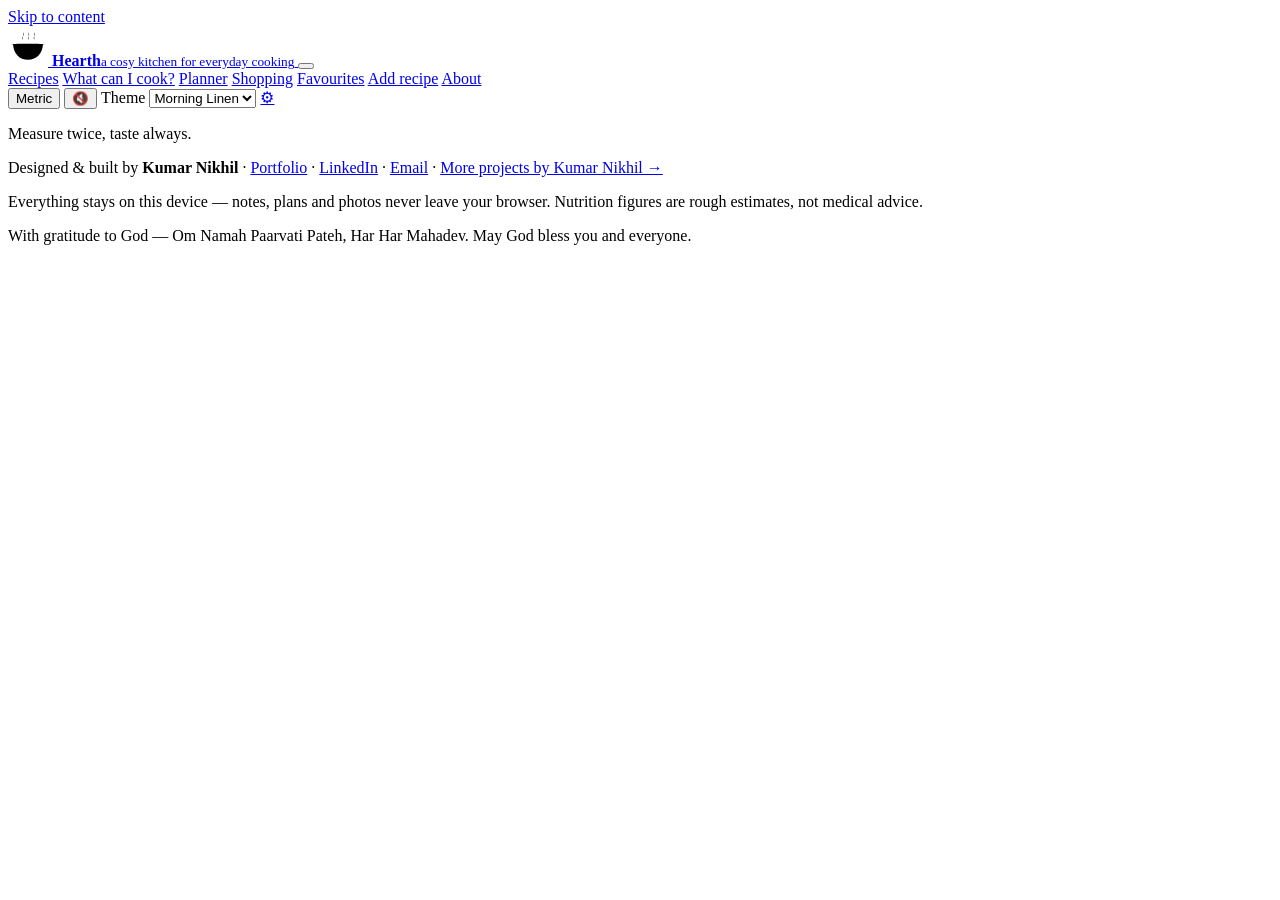
==== index.html @ b7df00a5 "Hearth: first release — Har Har Mahadev" ====
<!doctype html>
<html lang="en" data-theme="linen">
<head>
<meta charset="utf-8">
<meta name="viewport" content="width=device-width, initial-scale=1, viewport-fit=cover">
<title>Hearth — a cosy kitchen for everyday cooking</title>
<meta name="description" content="Hearth: 60 original home recipes with a servings scaler, unit converter, pantry search, weekly meal planner, shopping lists and a calm step-by-step cook mode. Free, private, works offline in your browser.">
<meta property="og:title" content="Hearth — a cosy kitchen for everyday cooking">
<meta property="og:description" content="60 original home recipes, a weekly planner, aisle-sorted shopping lists and a big-text cook mode with timers. Measure twice, taste always.">
<meta property="og:type" content="website">
<meta property="og:url" content="https://kumarnikhildeveloperaccount.github.io/hearth/">
<meta name="theme-color" content="#f6f0e6">
<link rel="icon" href="favicon.svg" type="image/svg+xml">
<link rel="manifest" href="manifest.webmanifest">
<link rel="stylesheet" href="css/base.css">
<link rel="stylesheet" href="css/components.css">
<link rel="stylesheet" href="css/print.css" media="print">
</head>
<body>
<a class="skip" href="#view">Skip to content</a>
<header class="site-head">
  <a class="brand" href="#/" aria-label="Hearth home">
    <span class="brand-pot" id="brandPot" aria-hidden="true">
      <svg viewBox="0 0 64 64" width="40" height="40"><g class="steam"><path d="M24 22c-3-4 3-6 0-12"/><path d="M33 22c-3-4 3-6 0-12"/><path d="M42 22c-3-4 3-6 0-12"/></g><path class="pot" d="M8 29c1-.6 47-.8 48 .3C55 44 46 54 32 54S9 44 8 29z"/><path class="pot-rim" d="M5 29.5c9-.8 45-1 54 0"/></svg>
    </span>
    <span class="brand-text"><b>Hearth</b><small>a cosy kitchen for everyday cooking</small></span>
  </a>
  <button class="icon-btn nav-toggle" id="navToggle" aria-expanded="false" aria-controls="mainNav" aria-label="Open menu"><span></span><span></span><span></span></button>
  <nav class="main-nav" id="mainNav" aria-label="Main">
    <a href="#/recipes" data-nav="recipes">Recipes</a>
    <a href="#/pantry" data-nav="pantry">What can I cook?</a>
    <a href="#/plan" data-nav="plan">Planner</a>
    <a href="#/shop" data-nav="shop">Shopping</a>
    <a href="#/favs" data-nav="favs">Favourites</a>
    <a href="#/add" data-nav="add">Add recipe</a>
    <a href="#/about" data-nav="about">About</a>
  </nav>
  <div class="head-tools">
    <button class="icon-btn unit-btn" id="unitToggle" title="Switch units" aria-label="Switch between metric and US units">Metric</button>
    <button class="icon-btn" id="soundToggle" aria-pressed="false" title="Kitchen sounds (off)" aria-label="Toggle kitchen sounds">🔇</button>
    <label class="theme-pick"><span class="sr">Theme</span>
      <select id="themeSelect" aria-label="Theme">
        <option value="linen">Morning Linen</option>
        <option value="night">Night Kitchen</option>
        <option value="farm">Farmhouse</option>
        <option value="minimal">Minimal</option>
      </select>
    </label>
    <a class="icon-btn" href="#/settings" title="Your data &amp; settings" aria-label="Your data and settings">⚙</a>
  </div>
</header>

<main id="view" tabindex="-1"></main>

<footer class="site-foot">
  <p class="quip" id="footQuip">Measure twice, taste always.</p>
  <p class="credits">Designed &amp; built by <b>Kumar Nikhil</b> ·
    <a href="https://kumarnikhildeveloperaccount.github.io/" target="_blank" rel="noopener">Portfolio</a> ·
    <a href="https://www.linkedin.com/in/kumar-nikhil-1000a9192/" target="_blank" rel="noopener">LinkedIn</a> ·
    <a href="mailto:nkashyapnikhilnk@gmail.com">Email</a> ·
    <a href="https://kumarnikhildeveloperaccount.github.io/" target="_blank" rel="noopener">More projects by Kumar Nikhil →</a></p>
  <p class="small">Everything stays on this device — notes, plans and photos never leave your browser. Nutrition figures are rough estimates, not medical advice.</p>
  <p class="gratitude">With gratitude to God — Om Namah Paarvati Pateh, Har Har Mahadev. May God bless you and everyone.</p>
</footer>

<section id="cook" class="cook" hidden aria-label="Cook mode" role="dialog" aria-modal="true"></section>
<aside id="timerTray" class="timer-tray" aria-label="Timers" hidden></aside>
<div id="toast" class="toast" role="status" aria-live="polite"></div>
<noscript><p class="noscript">Hearth needs JavaScript to stir the pot. Please enable it.</p></noscript>

<script src="js/data-1.js"></script>
<script src="js/data-2.js"></script>
<script src="js/util.js"></script>
<script src="js/store.js"></script>
<script src="js/art.js"></script>
<script src="js/audio.js"></script>
<script src="js/app.js"></script>
<script src="js/views.js"></script>
<script src="js/cook.js"></script>
</body>
</html>
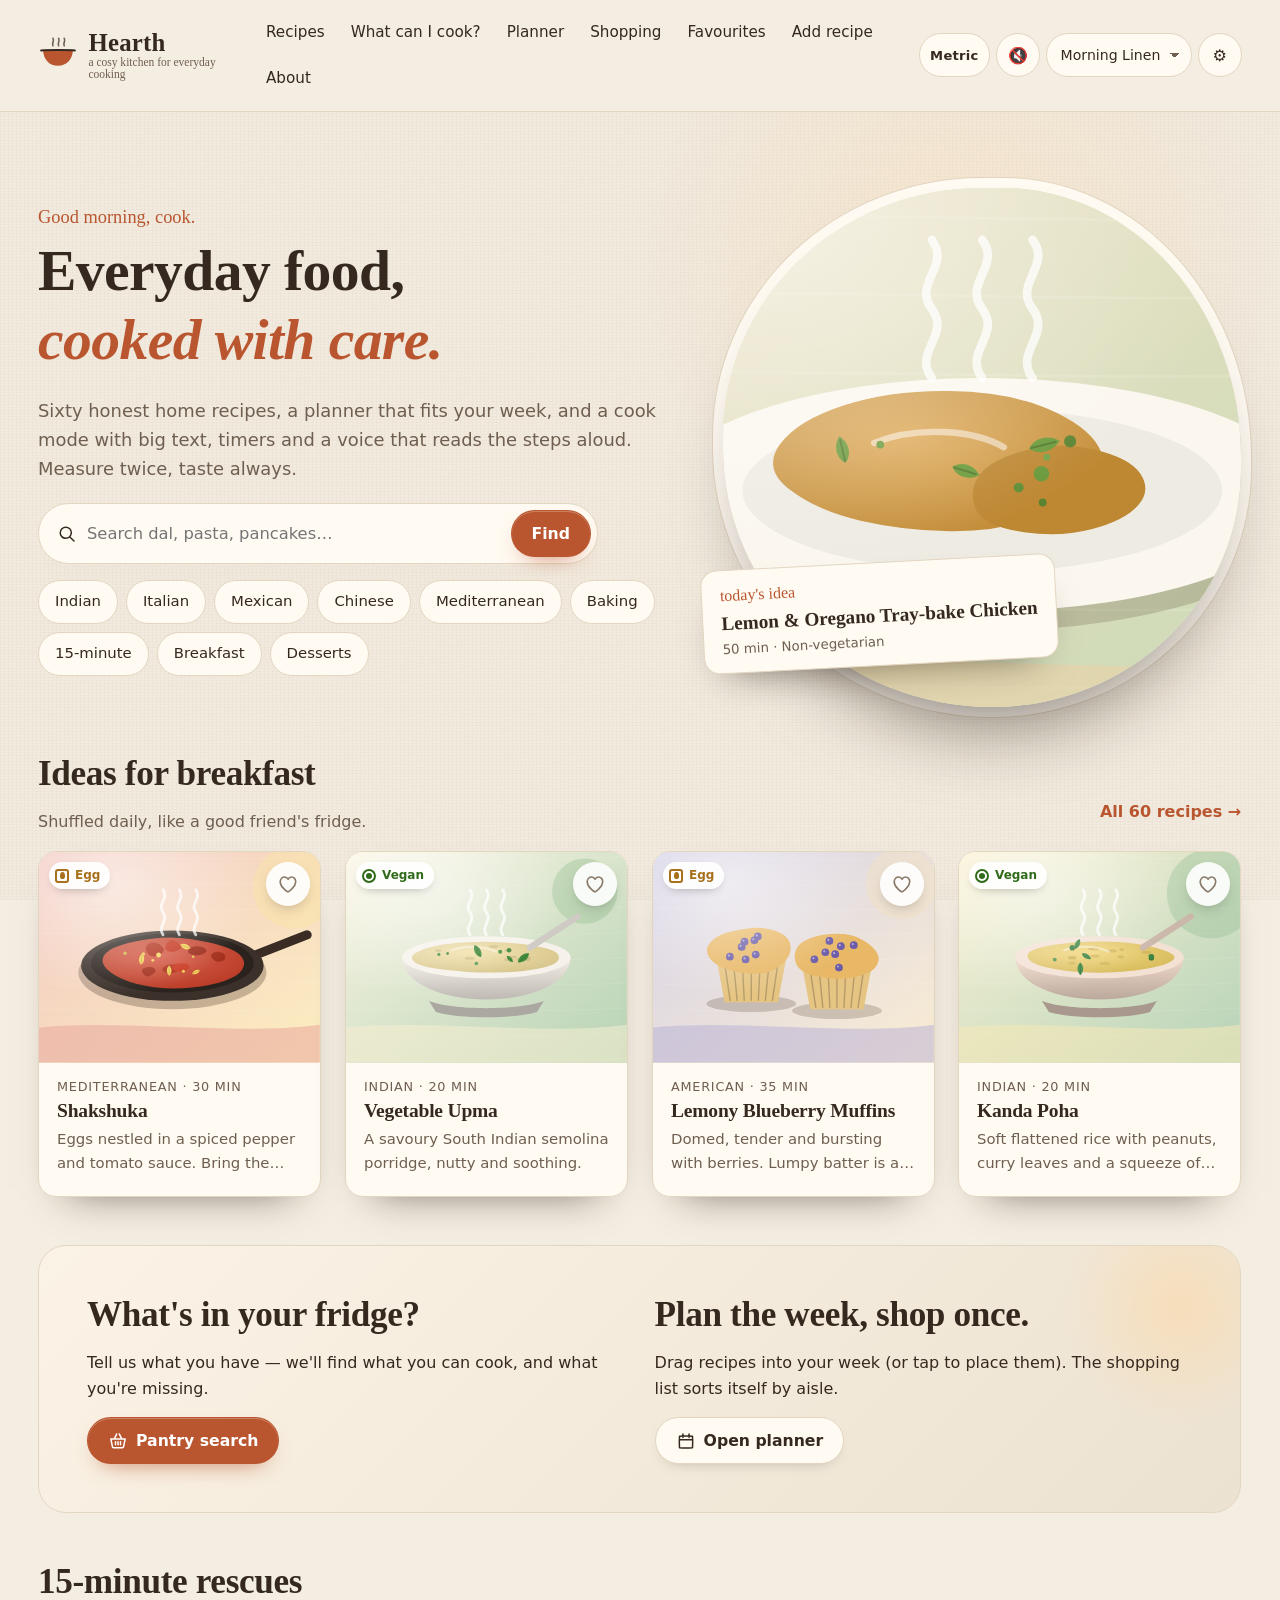
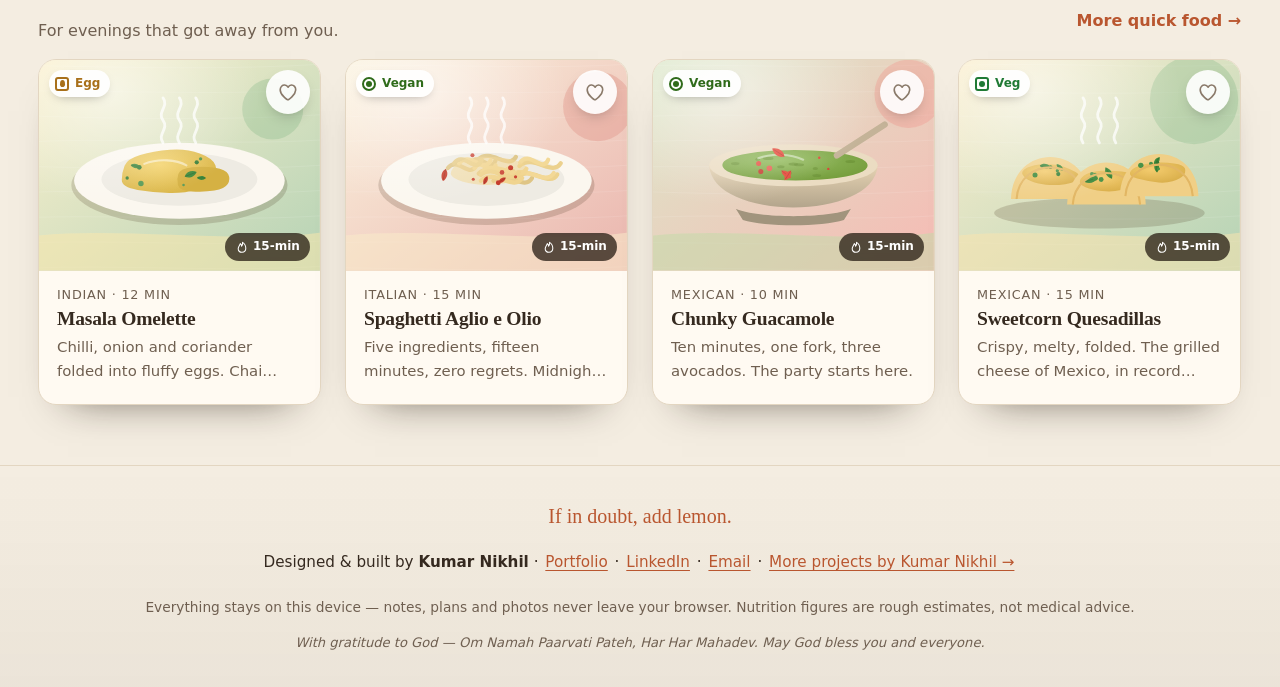
==== commit 8b92b875: "Fix: canned goods stay by weight in US mode, '1 cup' plural, dialogs close on navigation, one-line h" ====
--- a/index.html
+++ b/index.html
@@ -12,7 +12,7 @@
 <meta name="theme-color" content="#f6f0e6">
 <link rel="icon" href="favicon.svg" type="image/svg+xml">
 <link rel="manifest" href="manifest.webmanifest">
-<link rel="stylesheet" href="css/base.css">
+<link rel="stylesheet" href="css/base.css?v=2">
 <link rel="stylesheet" href="css/components.css">
 <link rel="stylesheet" href="css/print.css" media="print">
 </head>
@@ -70,11 +70,11 @@
 
 <script src="js/data-1.js"></script>
 <script src="js/data-2.js"></script>
-<script src="js/util.js"></script>
+<script src="js/util.js?v=2"></script>
 <script src="js/store.js"></script>
 <script src="js/art.js"></script>
 <script src="js/audio.js"></script>
-<script src="js/app.js"></script>
+<script src="js/app.js?v=2"></script>
 <script src="js/views.js"></script>
 <script src="js/cook.js"></script>
 </body>
--- a/css/base.css
+++ b/css/base.css
@@ -0,0 +1,194 @@
+/* Hearth — base: themes, textures, layout, header, transitions */
+:root{
+  --serif:"Iowan Old Style","Palatino Linotype",Palatino,"Book Antiqua",Georgia,"Times New Roman",serif;
+  --sans:system-ui,-apple-system,"Segoe UI",Roboto,"Helvetica Neue",Arial,"Noto Sans",sans-serif;
+  --hand:"Segoe Print","Bradley Hand","Chalkboard SE","Comic Neue","Marker Felt",cursive;
+  --r:18px;--r-sm:12px;
+  --ease:cubic-bezier(.2,.7,.2,1);
+  --safe-t:env(safe-area-inset-top,0px);--safe-b:env(safe-area-inset-bottom,0px);
+  --safe-l:env(safe-area-inset-left,0px);--safe-r:env(safe-area-inset-right,0px);
+  --vh:100vh;
+}
+@supports (height:100dvh){:root{--vh:100dvh}}
+
+/* ---------- Themes ---------- */
+html[data-theme="linen"]{
+  --bg:#f4ede1;--bg2:#ece2d1;--paper:#fffaf2;--paper2:#fbf3e6;--ink:#35291f;--muted:#6f5f50;
+  --accent:#b9562f;--accent-ink:#fff;--accent2:#5f8452;--gold:#d9a441;--line:#e3d6c1;
+  --shadow:30,20,10;--glow:255,214,160;--tex-op:.5;
+}
+html[data-theme="night"]{
+  --bg:#17130f;--bg2:#211b16;--paper:#241d18;--paper2:#2c241e;--ink:#f3e8d8;--muted:#bfae99;
+  --accent:#ee9a62;--accent-ink:#1b130c;--accent2:#9fc48b;--gold:#e8b85c;--line:#3c322a;
+  --shadow:0,0,0;--glow:255,150,70;--tex-op:.18;
+}
+html[data-theme="farm"]{
+  --bg:#ece2cb;--bg2:#e0d3b6;--paper:#f9f2df;--paper2:#f3e9d0;--ink:#2c3424;--muted:#5c6250;
+  --accent:#9c3d29;--accent-ink:#fff;--accent2:#4b6a36;--gold:#c6923a;--line:#d5c6a3;
+  --shadow:40,30,10;--glow:240,200,130;--tex-op:.65;
+}
+html[data-theme="minimal"]{
+  --bg:#f7f7f5;--bg2:#efefec;--paper:#ffffff;--paper2:#fafaf8;--ink:#1c1c1c;--muted:#5d5d5d;
+  --accent:#1f1f1f;--accent-ink:#fff;--accent2:#3f6b4f;--gold:#b7893a;--line:#e4e4e0;
+  --shadow:0,0,0;--glow:255,255,255;--tex-op:0;--r:10px;--r-sm:8px;
+}
+
+*,*::before,*::after{box-sizing:border-box}
+html{-webkit-text-size-adjust:100%;text-size-adjust:100%;scroll-behavior:smooth}
+body{
+  margin:0;min-height:100vh;min-height:var(--vh);color:var(--ink);background:var(--bg);
+  font:16px/1.6 var(--sans);overflow-x:hidden;
+  padding-left:var(--safe-l);padding-right:var(--safe-r);
+  transition:background-color .5s var(--ease),color .5s var(--ease);
+}
+/* linen weave + grain + warm window light */
+body::before{
+  content:"";position:fixed;inset:0;z-index:-2;pointer-events:none;opacity:var(--tex-op);
+  background:
+    repeating-linear-gradient(0deg,rgba(var(--shadow),.035) 0 1px,transparent 1px 3px),
+    repeating-linear-gradient(90deg,rgba(var(--shadow),.03) 0 1px,transparent 1px 4px),
+    url("data:image/svg+xml,%3Csvg xmlns='http://www.w3.org/2000/svg' width='160' height='160'%3E%3Cfilter id='n'%3E%3CfeTurbulence type='fractalNoise' baseFrequency='.9' numOctaves='2' stitchTiles='stitch'/%3E%3CfeColorMatrix values='0 0 0 0 .3 0 0 0 0 .2 0 0 0 0 .1 0 0 0 .09 0'/%3E%3C/filter%3E%3Crect width='100%25' height='100%25' filter='url(%23n)'/%3E%3C/svg%3E");
+}
+body::after{
+  content:"";position:fixed;inset:-20% -10% auto auto;width:70vmax;height:70vmax;z-index:-1;pointer-events:none;
+  background:radial-gradient(closest-side,rgba(var(--glow),.28),transparent 70%);
+  animation:windowlight 18s ease-in-out infinite alternate;
+}
+html[data-theme="minimal"] body::after{display:none}
+@keyframes windowlight{from{transform:translate(0,0)}to{transform:translate(-6vmax,4vmax)}}
+
+h1,h2,h3,h4{font-family:var(--serif);font-weight:600;line-height:1.2;letter-spacing:-.01em;margin:0 0 .4em}
+h1{font-size:clamp(2rem,4.6vw,3.6rem)}
+h2{font-size:clamp(1.5rem,3vw,2.2rem)}
+h3{font-size:1.2rem}
+p{margin:0 0 1em}
+a{color:var(--accent);text-underline-offset:3px}
+img{max-width:100%;display:block}
+button,input,select,textarea{font:inherit;color:inherit}
+:focus-visible{outline:3px solid var(--accent);outline-offset:3px;border-radius:6px}
+[hidden]{display:none!important}
+.sr{position:absolute!important;width:1px;height:1px;overflow:hidden;clip:rect(0 0 0 0);white-space:nowrap}
+.skip{position:absolute;left:12px;top:-60px;z-index:100;background:var(--accent);color:var(--accent-ink);padding:10px 16px;border-radius:10px}
+.skip:focus{top:12px}
+.small{font-size:.86rem;color:var(--muted)}
+.hand{font-family:var(--hand)}
+.noscript{padding:20px;text-align:center}
+
+/* ---------- Header ---------- */
+.site-head{
+  position:sticky;top:0;z-index:40;display:flex;align-items:center;gap:14px;
+  padding:calc(10px + var(--safe-t)) clamp(14px,3vw,40px) 10px;
+  background:color-mix(in srgb,var(--bg) 82%,transparent);
+  -webkit-backdrop-filter:saturate(1.2) blur(12px);backdrop-filter:saturate(1.2) blur(12px);
+  border-bottom:1px solid var(--line);
+}
+@supports not (background:color-mix(in srgb,red 50%,blue)){.site-head{background:var(--bg)}}
+.brand{display:flex;align-items:center;gap:10px;text-decoration:none;color:var(--ink);min-height:44px}
+.brand-text{display:flex;flex-direction:column;line-height:1.05}
+.brand-text b{font-family:var(--serif);font-size:1.55rem;letter-spacing:.01em}
+.brand-text small{font-size:.72rem;color:var(--muted);font-family:var(--hand)}
+.brand-pot svg .pot{fill:var(--accent)}
+.brand-pot svg .pot-rim{stroke:var(--ink);stroke-width:3.2;stroke-linecap:round;fill:none}
+.brand-pot svg .steam path{stroke:var(--muted);stroke-width:2.6;fill:none;stroke-linecap:round;animation:steam 3.2s ease-in-out infinite}
+.brand-pot svg .steam path:nth-child(2){animation-delay:.9s}
+.brand-pot svg .steam path:nth-child(3){animation-delay:1.8s}
+.brand-pot.wobble{animation:wobble .8s var(--ease)}
+@keyframes wobble{0%,100%{transform:rotate(0)}25%{transform:rotate(-12deg)}50%{transform:rotate(9deg)}75%{transform:rotate(-5deg)}}
+@keyframes steam{0%{opacity:0;transform:translateY(6px) scaleY(.8)}40%{opacity:.9}100%{opacity:0;transform:translateY(-9px) scaleY(1.1)}}
+
+.main-nav{display:flex;gap:2px;margin-left:auto;flex-wrap:wrap}
+.main-nav a{
+  position:relative;padding:10px 12px;border-radius:999px;text-decoration:none;color:var(--ink);
+  font-weight:500;font-size:.95rem;min-height:44px;display:flex;align-items:center;transition:background .25s,color .25s;
+}
+.main-nav a::after{content:"";position:absolute;left:14px;right:14px;bottom:7px;height:2px;border-radius:2px;background:var(--accent);transform:scaleX(0);transform-origin:left;transition:transform .35s var(--ease)}
+.main-nav a:hover::after,.main-nav a.on::after{transform:scaleX(1)}
+.main-nav a.on{color:var(--accent)}
+.head-tools{display:flex;align-items:center;gap:6px}
+.icon-btn{
+  min-width:44px;min-height:44px;padding:0 10px;border-radius:999px;border:1px solid var(--line);
+  background:var(--paper);color:var(--ink);cursor:pointer;display:inline-flex;align-items:center;justify-content:center;
+  text-decoration:none;font-size:1rem;transition:transform .2s var(--ease),box-shadow .2s,background .2s;
+}
+.icon-btn:hover{box-shadow:0 6px 16px -10px rgba(var(--shadow),.6);transform:translateY(-1px)}
+.icon-btn:active{transform:scale(.95)}
+.unit-btn{font-size:.82rem;font-weight:600;letter-spacing:.02em;min-width:64px}
+.theme-pick select{
+  min-height:44px;border-radius:999px;border:1px solid var(--line);background:var(--paper);padding:0 30px 0 14px;
+  appearance:none;-webkit-appearance:none;cursor:pointer;font-size:.88rem;
+  background-image:linear-gradient(45deg,transparent 50%,var(--muted) 50%),linear-gradient(135deg,var(--muted) 50%,transparent 50%);
+  background-position:calc(100% - 16px) 50%,calc(100% - 11px) 50%;background-size:5px 5px;background-repeat:no-repeat;
+}
+.nav-toggle{display:none;flex-direction:column;gap:4px;margin-left:auto}
+.nav-toggle span{display:block;width:18px;height:2px;border-radius:2px;background:var(--ink);transition:transform .3s var(--ease),opacity .3s}
+.nav-toggle[aria-expanded="true"] span:nth-child(1){transform:translateY(6px) rotate(45deg)}
+.nav-toggle[aria-expanded="true"] span:nth-child(2){opacity:0}
+.nav-toggle[aria-expanded="true"] span:nth-child(3){transform:translateY(-6px) rotate(-45deg)}
+
+@media (max-width:1100px){
+  .nav-toggle{display:inline-flex}
+  .main-nav{
+    position:fixed;left:0;right:0;top:calc(64px + var(--safe-t));margin:0;flex-direction:column;gap:0;
+    padding:10px clamp(14px,4vw,30px) calc(18px + var(--safe-b));background:var(--paper);border-bottom:1px solid var(--line);
+    box-shadow:0 30px 60px -30px rgba(var(--shadow),.5);transform:translateY(-12px);opacity:0;visibility:hidden;
+    transition:transform .35s var(--ease),opacity .3s,visibility 0s .35s;max-height:calc(var(--vh) - 64px);overflow:auto;
+  }
+  .main-nav.open{transform:none;opacity:1;visibility:visible;transition:transform .35s var(--ease),opacity .3s}
+  .main-nav a{font-size:1.1rem;padding:12px 8px;border-bottom:1px dashed var(--line);border-radius:0}
+  .main-nav a::after{display:none}
+  .head-tools{order:3}
+  .nav-toggle{order:2}
+}
+@media (max-width:560px){
+  .site-head{gap:6px;flex-wrap:wrap}
+  .brand-text small{display:none}
+  .brand-text b{font-size:1.3rem}
+  .brand-pot svg{width:34px;height:34px}
+  .head-tools{width:100%;justify-content:flex-end;order:4}
+  .theme-pick select{max-width:140px}
+  .main-nav{top:calc(118px + var(--safe-t))}
+}
+
+/* ---------- Layout ---------- */
+main{display:block;max-width:1320px;margin:0 auto;padding:clamp(18px,3vw,40px) clamp(14px,3vw,40px) 60px;min-height:60vh;outline:none;perspective:2200px}
+@media (min-width:2200px){main{max-width:1800px}body{font-size:18px}}
+.view{transform-origin:left center;will-change:transform}
+.view.curl-in{animation:curlIn .7s var(--ease) both}
+.view.curl-in::before{content:"";position:fixed;inset:0;pointer-events:none;z-index:5;background:linear-gradient(90deg,rgba(var(--shadow),.18),transparent 40%);animation:curlShade .7s var(--ease) both}
+@keyframes curlIn{
+  0%{opacity:0;transform:rotateY(-28deg) translateX(-2%) skewY(1deg);clip-path:polygon(0 0,70% 0,100% 100%,0 100%)}
+  60%{opacity:1;clip-path:polygon(0 0,100% 0,100% 100%,0 100%)}
+  100%{opacity:1;transform:none;clip-path:polygon(0 0,100% 0,100% 100%,0 100%)}
+}
+@keyframes curlShade{from{opacity:1}to{opacity:0}}
+.view.curl-out{animation:curlOut .28s ease-in both}
+@keyframes curlOut{to{opacity:0;transform:rotateY(14deg) translateX(1%);transform-origin:right center}}
+
+.section-head{display:flex;align-items:end;justify-content:space-between;gap:16px;flex-wrap:wrap;margin:36px 0 16px}
+.section-head p{margin:0;color:var(--muted)}
+.grid{display:grid;gap:clamp(14px,2vw,24px);grid-template-columns:repeat(auto-fill,minmax(min(100%,250px),1fr))}
+
+/* ---------- Footer ---------- */
+.site-foot{
+  border-top:1px solid var(--line);text-align:center;
+  padding:34px clamp(14px,3vw,40px) calc(34px + var(--safe-b));background:linear-gradient(transparent,rgba(var(--shadow),.04));
+}
+.site-foot .quip{font-family:var(--hand);font-size:1.25rem;color:var(--accent);margin-bottom:.6em}
+.site-foot .credits{font-size:.95rem}
+.site-foot .credits a{display:inline-block;padding:6px 2px}
+.site-foot .gratitude{font-size:.82rem;color:var(--muted);font-style:italic;margin:0}
+
+/* ---------- Toast ---------- */
+.toast{
+  position:fixed;left:50%;bottom:calc(20px + var(--safe-b));z-index:90;transform:translate(-50%,30px);opacity:0;pointer-events:none;
+  background:var(--ink);color:var(--bg);padding:12px 20px;border-radius:999px;font-size:.95rem;max-width:calc(100vw - 32px);text-align:center;
+  box-shadow:0 18px 40px -18px rgba(0,0,0,.6);transition:transform .35s var(--ease),opacity .35s;
+}
+.toast.show{transform:translate(-50%,0);opacity:1}
+
+@media (prefers-reduced-motion:reduce){
+  *,*::before,*::after{animation-duration:.001ms!important;animation-iteration-count:1!important;transition-duration:.001ms!important;scroll-behavior:auto!important}
+  body::after{animation:none}
+}
+html.lowpower body::after{animation:none}
+html.lowpower .site-head{-webkit-backdrop-filter:none;backdrop-filter:none;background:var(--bg)}
--- a/css/components.css
+++ b/css/components.css
@@ -0,0 +1,365 @@
+/* Hearth components */
+.btn{
+  display:inline-flex;align-items:center;justify-content:center;gap:8px;min-height:44px;padding:10px 20px;border-radius:999px;
+  border:1px solid transparent;background:var(--accent);color:var(--accent-ink);font-weight:600;font-size:.98rem;cursor:pointer;text-decoration:none;
+  box-shadow:0 10px 24px -14px var(--accent),inset 0 1px 0 rgba(255,255,255,.25);transition:transform .2s var(--ease),box-shadow .25s,filter .2s;
+  position:relative;overflow:hidden;-webkit-tap-highlight-color:transparent;
+}
+.btn:hover{transform:translateY(-2px);box-shadow:0 16px 30px -16px var(--accent);filter:saturate(1.1)}
+.btn:active{transform:translateY(0) scale(.97)}
+.btn::after{content:"";position:absolute;inset:0;background:radial-gradient(circle at var(--x,50%) var(--y,50%),rgba(255,255,255,.35),transparent 60%);opacity:0;transition:opacity .3s}
+.btn:active::after{opacity:1}
+.btn-ghost{background:var(--paper);color:var(--ink);border-color:var(--line);box-shadow:0 6px 16px -12px rgba(var(--shadow),.5)}
+.btn-big{min-height:54px;padding:12px 26px;font-size:1.06rem}
+.btn:disabled{opacity:.4;pointer-events:none}
+.danger{color:#b3261e!important}
+html[data-theme="night"] .danger{color:#ff8a80!important}
+.link-btn{background:none;border:0;padding:8px 2px;color:var(--accent);text-decoration:underline;text-underline-offset:3px;cursor:pointer;min-height:36px}
+.link-more{font-weight:600;text-decoration:none;padding:10px 0}
+.paper{
+  background:var(--paper);border:1px solid var(--line);border-radius:var(--r);padding:clamp(16px,2.4vw,28px);
+  box-shadow:0 1px 0 rgba(255,255,255,.6) inset,0 24px 50px -36px rgba(var(--shadow),.55);
+}
+.eyebrow{color:var(--accent);font-size:1.15rem;margin-bottom:.2em}
+.lead{font-size:clamp(1.02rem,1.4vw,1.18rem);color:var(--muted);max-width:62ch}
+.page-head{margin:10px 0 24px}
+.span-all{grid-column:1/-1}
+
+/* chips */
+.chip-row{display:flex;flex-wrap:wrap;gap:8px;margin:16px 0}
+.chip{
+  display:inline-flex;align-items:center;gap:6px;min-height:44px;padding:8px 16px;border-radius:999px;border:1px solid var(--line);
+  background:var(--paper);color:var(--ink);text-decoration:none;font-size:.93rem;cursor:pointer;transition:transform .2s var(--ease),background .2s,color .2s,border-color .2s;
+}
+.chip:hover{transform:translateY(-2px);border-color:var(--accent)}
+.chip.on{background:var(--ink);color:var(--bg);border-color:var(--ink)}
+.timer-chip{min-height:40px;font-size:.86rem;padding:6px 12px;background:var(--paper2)}
+
+/* ---------- Hero ---------- */
+.hero{display:grid;grid-template-columns:1.1fr .9fr;gap:clamp(20px,4vw,60px);align-items:center;padding:clamp(10px,3vw,40px) 0 10px}
+.hero h1 em{font-style:italic;color:var(--accent)}
+.hero-search{display:flex;align-items:center;gap:8px;background:var(--paper);border:1px solid var(--line);border-radius:999px;padding:6px 6px 6px 18px;max-width:560px;box-shadow:0 20px 40px -30px rgba(var(--shadow),.6);margin-top:20px}
+.hero-search input{flex:1;min-width:0;border:0;background:transparent;font-size:1.02rem;min-height:44px;outline:none}
+.hero-search:focus-within{outline:3px solid var(--accent);outline-offset:2px}
+.hero-art{position:relative;display:block;text-decoration:none;color:var(--ink)}
+.hero-plate{border-radius:50% 46% 48% 52%/48% 52% 46% 50%;overflow:hidden;aspect-ratio:1/1;box-shadow:0 50px 80px -40px rgba(var(--shadow),.6),0 0 0 10px var(--paper),0 0 0 11px var(--line);animation:float 9s ease-in-out infinite;transform-origin:50% 60%}
+.hero-plate .art{width:100%;height:100%;transform:scale(1.25)}
+@keyframes float{0%,100%{transform:translateY(0) rotate(-1deg)}50%{transform:translateY(-10px) rotate(1deg)}}
+.hero-tag{position:absolute;left:-4%;bottom:8%;background:var(--paper);border:1px solid var(--line);border-radius:16px;padding:12px 18px;display:flex;flex-direction:column;box-shadow:0 20px 40px -24px rgba(var(--shadow),.6);transform:rotate(-3deg);transition:transform .3s var(--ease)}
+.hero-art:hover .hero-tag{transform:rotate(0) translateY(-4px)}
+.hero-tag .hand{color:var(--accent)}
+.hero-tag b{font-family:var(--serif);font-size:1.2rem}
+.hero-tag small{color:var(--muted)}
+@media (max-width:820px){.hero{grid-template-columns:1fr}.hero-art{max-width:420px;margin:10px auto 0;width:88%}.hero-tag{left:0}}
+
+.band{margin:48px 0;padding:clamp(20px,4vw,48px);border-radius:calc(var(--r) + 10px);background:linear-gradient(135deg,var(--paper2),var(--bg2));border:1px solid var(--line);position:relative;overflow:hidden}
+.band::before{content:"";position:absolute;right:-60px;top:-60px;width:240px;height:240px;border-radius:50%;background:radial-gradient(circle,rgba(var(--glow),.5),transparent 70%)}
+.band-inner{display:grid;grid-template-columns:1fr 1fr;gap:30px;position:relative}
+@media (max-width:720px){.band-inner{grid-template-columns:1fr}}
+
+/* ---------- Cards ---------- */
+.card{
+  --rx:0deg;--ry:0deg;--mx:50%;--my:50%;position:relative;border-radius:var(--r);background:var(--paper);border:1px solid var(--line);overflow:hidden;
+  box-shadow:0 2px 0 rgba(255,255,255,.5) inset,0 22px 40px -30px rgba(var(--shadow),.7);transform:perspective(900px) rotateX(var(--rx)) rotateY(var(--ry));
+  transition:transform .35s var(--ease),box-shadow .35s;animation:cardIn .6s var(--ease) both;animation-delay:calc(var(--i,0) * 50ms);
+}
+@keyframes cardIn{from{opacity:0;transform:translateY(16px) scale(.98)}to{opacity:1;transform:none}}
+.card:hover{box-shadow:0 30px 60px -30px rgba(var(--shadow),.8)}
+.card::after{content:"";position:absolute;inset:0;pointer-events:none;background:radial-gradient(circle at var(--mx) var(--my),rgba(255,255,255,.18),transparent 50%);opacity:0;transition:opacity .3s}
+.card:hover::after{opacity:1}
+.card-link{display:block;color:inherit;text-decoration:none;height:100%}
+.card-link:focus-visible{outline-offset:-4px}
+.card-art{position:relative;aspect-ratio:4/3;overflow:hidden;background:var(--bg2)}
+.card-art .art{width:100%;height:100%;display:block;transition:transform .8s var(--ease)}
+.card:hover .card-art .art{transform:scale(1.06)}
+.photo{object-fit:cover;width:100%;height:100%}
+.card-body{padding:14px 18px 20px}
+.card-body h3{font-size:1.22rem;margin:2px 0 6px}
+.kicker{font-size:.8rem;letter-spacing:.06em;text-transform:uppercase;color:var(--muted);margin:0}
+.blurb{font-size:.93rem;color:var(--muted);margin:0;display:-webkit-box;-webkit-line-clamp:2;-webkit-box-orient:vertical;overflow:hidden}
+.diet{position:absolute;left:10px;top:10px;display:inline-flex;align-items:center;gap:6px;padding:4px 10px 4px 6px;border-radius:999px;font-size:.75rem;font-weight:700;background:rgba(255,255,255,.92);color:#2b2118;box-shadow:0 4px 12px -6px rgba(0,0,0,.4)}
+.diet i{width:14px;height:14px;border:2px solid currentColor;border-radius:3px;display:inline-grid;place-items:center}
+.diet i::after{content:"";width:6px;height:6px;border-radius:50%;background:currentColor}
+.diet-veg{color:#1f7a34}.diet-vegan{color:#2f6b1a}.diet-vegan i{border-radius:50%}
+.diet-nonveg{color:#a3271d}.diet-nonveg i::after{border-radius:0;width:0;height:0;background:none;border-left:4px solid transparent;border-right:4px solid transparent;border-bottom:7px solid currentColor}
+.diet-egg{color:#a8701a}.diet-egg i::after{width:5px;height:7px;border-radius:50% 50% 50% 50%/60% 60% 40% 40%}
+.recipe .diet{position:static}
+.meta .diet{box-shadow:none;border:1px solid var(--line)}
+.quick-tag{position:absolute;right:10px;bottom:10px;display:inline-flex;align-items:center;gap:4px;padding:4px 10px;border-radius:999px;background:rgba(30,20,12,.72);color:#fff;font-size:.75rem;font-weight:600;-webkit-backdrop-filter:blur(4px);backdrop-filter:blur(4px)}
+.fav-btn{position:absolute;right:10px;top:10px;width:44px;height:44px;border-radius:50%;border:0;background:rgba(255,255,255,.9);color:#8a7a6a;cursor:pointer;display:grid;place-items:center;box-shadow:0 6px 16px -8px rgba(0,0,0,.4);transition:transform .2s var(--ease),color .2s}
+.fav-btn:hover{transform:scale(1.08)}
+.fav-btn.on,.fav-solo.on{color:#d2453a}
+.fav-btn.on .ico,.fav-solo.on .ico{fill:currentColor}
+.burst{animation:burst .5s var(--ease)}
+@keyframes burst{0%{transform:scale(1)}30%{transform:scale(1.35)}60%{transform:scale(.92)}100%{transform:scale(1)}}
+
+/* steam inside illustrations */
+.art-steam path{animation:artSteam 3.6s ease-in-out infinite;transform-box:fill-box;transform-origin:50% 100%}
+@keyframes artSteam{0%{opacity:0;transform:translateY(14px) scaleY(.7)}35%{opacity:.85}100%{opacity:0;transform:translateY(-22px) scaleY(1.15)}}
+html.lowpower .art-steam path{animation-duration:6s}
+
+/* ---------- Filters / fields ---------- */
+.filters{display:grid;grid-template-columns:2fr repeat(3,1fr);gap:12px}
+@media (max-width:820px){.filters{grid-template-columns:1fr 1fr}.filters .search-field{grid-column:1/-1}}
+.field{display:flex;flex-direction:column;gap:6px;font-size:.88rem;color:var(--muted);border:0;margin:0 0 14px;padding:0;min-width:0}
+.field legend{padding:0;margin-bottom:6px}
+.field input,.field select,.field textarea,.token-input input{
+  min-height:46px;border:1px solid var(--line);border-radius:var(--r-sm);background:var(--paper);color:var(--ink);padding:10px 14px;font-size:1rem;width:100%;
+  transition:border-color .2s,box-shadow .2s;
+}
+.field textarea{min-height:140px;resize:vertical;line-height:1.5}
+.field input:focus,.field select:focus,.field textarea:focus,.token-input input:focus{outline:none;border-color:var(--accent);box-shadow:0 0 0 4px color-mix(in srgb,var(--accent) 20%,transparent)}
+.field input[type=color]{padding:4px;height:46px;cursor:pointer}
+.search-field{position:relative}
+.search-field .ico{position:absolute;left:14px;bottom:13px;color:var(--muted);pointer-events:none}
+.search-field input{padding-left:42px}
+.field.inline{flex-direction:row;align-items:center;gap:10px;margin:0}
+.row3{display:grid;grid-template-columns:repeat(3,1fr);gap:12px;align-items:end}
+@media (max-width:480px){.row3{grid-template-columns:1fr 1fr}}
+.switch{display:flex;align-items:center;gap:10px;cursor:pointer;min-height:44px;font-size:.95rem;color:var(--ink)}
+.switch input{position:absolute;opacity:0;width:1px;height:1px}
+.switch span{width:44px;height:26px;border-radius:999px;background:var(--line);position:relative;flex:none;transition:background .25s}
+.switch span::after{content:"";position:absolute;left:3px;top:3px;width:20px;height:20px;border-radius:50%;background:#fff;box-shadow:0 2px 6px rgba(0,0,0,.25);transition:transform .25s var(--ease)}
+.switch input:checked+span{background:var(--accent2)}
+.switch input:checked+span::after{transform:translateX(18px)}
+.switch input:focus-visible+span{outline:3px solid var(--accent);outline-offset:2px}
+.day-pick{display:flex;flex-wrap:wrap;gap:6px;margin:10px 0}
+.day-pick label{cursor:pointer}
+.day-pick input{position:absolute;opacity:0;width:1px;height:1px}
+.day-pick span{display:inline-flex;align-items:center;min-height:44px;padding:8px 14px;border-radius:12px;border:1px solid var(--line);background:var(--paper);color:var(--ink);font-size:.92rem;transition:all .2s}
+.day-pick input:checked+span{background:var(--accent);border-color:var(--accent);color:var(--accent-ink)}
+.day-pick input:focus-visible+span{outline:3px solid var(--accent);outline-offset:2px}
+
+/* ---------- Recipe detail ---------- */
+.crumbs a{color:var(--muted)}
+.recipe-head{display:grid;grid-template-columns:1fr 1fr;gap:clamp(20px,4vw,56px);align-items:center;margin:14px 0 30px}
+.recipe-art{border-radius:calc(var(--r) + 8px);overflow:hidden;aspect-ratio:4/3;box-shadow:0 40px 70px -40px rgba(var(--shadow),.7);border:8px solid var(--paper)}
+.recipe-art .art{width:100%;height:100%;display:block}
+.meta{list-style:none;padding:0;margin:16px 0 22px;display:flex;flex-wrap:wrap;gap:10px}
+.meta li{display:inline-flex;align-items:center;gap:6px;padding:6px 14px;border-radius:999px;background:var(--paper);border:1px solid var(--line);font-size:.92rem}
+.actions{display:flex;flex-wrap:wrap;gap:8px;align-items:center}
+.recipe-body{display:grid;grid-template-columns:minmax(280px,.85fr) 1.15fr;gap:clamp(18px,3vw,40px);align-items:start}
+@media (max-width:900px){.recipe-head,.recipe-body{grid-template-columns:1fr}}
+.ingredients{position:sticky;top:90px}
+@media (max-width:900px){.ingredients{position:static}}
+.ing-top{display:flex;align-items:center;justify-content:space-between;gap:10px;flex-wrap:wrap}
+.ing-top h2{margin:0}
+.scaler{display:inline-flex;align-items:center;gap:6px}
+.scaler input{width:64px;min-height:44px;text-align:center;border:1px solid var(--line);border-radius:12px;background:var(--paper2);font-weight:700;font-size:1.05rem;-moz-appearance:textfield;appearance:textfield}
+.scaler input::-webkit-inner-spin-button,.scaler input::-webkit-outer-spin-button{-webkit-appearance:none;margin:0}
+.scaler .icon-btn{font-size:1.3rem;font-weight:700}
+.unit-switch{display:inline-flex;margin:14px 0 6px;padding:4px;border-radius:999px;background:var(--bg2);border:1px solid var(--line)}
+.unit-switch button{min-height:38px;padding:6px 16px;border-radius:999px;border:0;background:transparent;cursor:pointer;font-weight:600;font-size:.88rem;color:var(--muted)}
+.unit-switch button[aria-checked="true"]{background:var(--paper);color:var(--ink);box-shadow:0 3px 10px -5px rgba(var(--shadow),.5)}
+.ing-list{list-style:none;padding:0;margin:10px 0}
+.ing-list li{border-bottom:1px dashed var(--line)}
+.ing-list label{display:flex;align-items:baseline;gap:10px;padding:10px 2px;cursor:pointer;min-height:44px}
+.ing-list input,.aisle input{position:absolute;opacity:0;width:1px;height:1px}
+.tick{flex:none;width:22px;height:22px;border-radius:7px;border:2px solid var(--muted);display:grid;place-items:center;color:transparent;transform:translateY(4px);transition:all .25s var(--ease)}
+input:checked+.tick{background:var(--accent2);border-color:var(--accent2);color:#fff;transform:translateY(4px) rotate(-6deg) scale(1.05)}
+input:focus-visible+.tick{outline:3px solid var(--accent);outline-offset:2px}
+.amt{font-weight:700;white-space:nowrap;font-variant-numeric:tabular-nums}
+li.done .nm,li.done .amt{text-decoration:line-through;text-decoration-color:var(--accent);opacity:.55}
+.nutrition{margin-top:18px;padding-top:16px;border-top:1px solid var(--line)}
+.nutrition h3{display:flex;align-items:baseline;gap:8px;flex-wrap:wrap}
+.approx{font-family:var(--hand);font-size:.85rem;color:var(--accent);font-weight:400}
+.nutrition dl{display:grid;grid-template-columns:repeat(4,1fr);gap:8px;margin:10px 0}
+.nutrition dl div{background:var(--paper2);border-radius:12px;padding:10px;text-align:center;border:1px solid var(--line)}
+.nutrition dt{font-size:.74rem;color:var(--muted);text-transform:uppercase;letter-spacing:.05em}
+.nutrition dd{margin:0;font-weight:700;font-family:var(--serif);font-size:1.08rem}
+@media (max-width:400px){.nutrition dl{grid-template-columns:1fr 1fr}}
+.steps{list-style:none;padding:0;margin:0;counter-reset:s}
+.steps li{position:relative;padding:4px 0 22px 60px}
+.steps li::before{content:"";position:absolute;left:21px;top:44px;bottom:4px;border-left:2px dotted var(--line)}
+.steps li:last-child::before{display:none}
+.steps .num{position:absolute;left:0;top:0;width:44px;height:44px;border-radius:50%;display:grid;place-items:center;background:var(--paper);border:2px solid var(--accent);color:var(--accent);font-family:var(--serif);font-weight:700;font-size:1.15rem}
+.steps p{font-size:1.06rem;margin:8px 0}
+.step-timers{display:flex;flex-wrap:wrap;gap:6px}
+.notes{margin-top:24px}
+.notes h3{display:flex;align-items:center;gap:8px}
+.notes textarea{width:100%;min-height:110px;border:1px solid var(--line);border-radius:12px;padding:12px 14px;background:var(--paper2) repeating-linear-gradient(transparent 0 27px,var(--line) 27px 28px);line-height:28px;font-family:var(--hand);font-size:1.02rem;resize:vertical}
+.print-foot{display:none}
+
+/* ---------- Modal ---------- */
+.modal-wrap{position:fixed;inset:0;z-index:80;display:grid;place-items:center;padding:16px;background:rgba(20,12,6,.45);opacity:0;transition:opacity .25s;-webkit-backdrop-filter:blur(3px);backdrop-filter:blur(3px)}
+.modal-wrap.open{opacity:1}
+.modal{position:relative;width:min(560px,100%);max-height:calc(var(--vh) - 32px);overflow:auto;background:var(--paper);border-radius:calc(var(--r) + 4px);padding:28px 24px 24px;border:1px solid var(--line);box-shadow:0 40px 80px -30px rgba(0,0,0,.5);transform:translateY(20px) scale(.97);transition:transform .3s var(--ease)}
+.modal-wrap.open .modal{transform:none}
+.modal-x{position:absolute;right:12px;top:12px}
+.modal h2{padding-right:50px}
+.modal-actions{display:flex;flex-wrap:wrap;gap:10px;margin-top:16px}
+.timer-presets{display:flex;flex-wrap:wrap;gap:6px;margin-bottom:14px}
+
+/* ---------- Empty states ---------- */
+.empty{text-align:center;padding:30px 16px 40px;max-width:520px;margin:0 auto}
+.empty-art{width:200px;height:150px;margin:0 auto 10px;border-radius:50%;overflow:hidden;box-shadow:0 20px 40px -24px rgba(var(--shadow),.6)}
+.empty-art .art{width:100%;height:100%}
+.empty p{color:var(--muted)}
+
+/* ---------- Pantry ---------- */
+.token-input{display:flex;flex-wrap:wrap;gap:8px;align-items:center}
+.token-input input{flex:1;min-width:200px}
+.tokens{list-style:none;display:flex;flex-wrap:wrap;gap:6px;padding:0;margin:0;width:100%}
+.tokens:empty{display:none}
+.token{display:inline-flex;align-items:center;gap:4px;padding:4px 4px 4px 14px;border-radius:999px;background:var(--accent2);color:#fff;font-weight:600;font-size:.92rem;animation:pop .3s var(--ease)}
+@keyframes pop{from{transform:scale(.6);opacity:0}}
+.token button{width:34px;height:34px;border-radius:50%;border:0;background:rgba(255,255,255,.2);color:#fff;cursor:pointer;font-size:1.1rem}
+.pantry-opts{display:flex;flex-wrap:wrap;align-items:center;gap:14px;margin-top:12px}
+.pantry-card{display:flex;flex-direction:column;gap:0}
+.pantry-card .card{border-bottom-left-radius:0;border-bottom-right-radius:0}
+.match{background:var(--paper2);border:1px solid var(--line);border-top:0;border-radius:0 0 var(--r) var(--r);padding:12px 16px}
+.match p{margin:8px 0 0;font-size:.92rem}
+.bar{height:8px;border-radius:8px;background:var(--line);overflow:hidden}
+.bar span{display:block;height:100%;width:var(--p);background:linear-gradient(90deg,var(--accent2),var(--gold));border-radius:8px;animation:grow 1s var(--ease)}
+@keyframes grow{from{width:0}}
+
+/* ---------- Planner ---------- */
+.plan-tools{display:flex;flex-wrap:wrap;gap:10px;align-items:center;margin-bottom:20px}
+.planner{display:grid;grid-template-columns:300px 1fr;gap:20px;align-items:start}
+@media (max-width:980px){.planner{grid-template-columns:1fr}}
+.tray{position:sticky;top:90px;max-height:calc(var(--vh) - 110px);display:flex;flex-direction:column}
+@media (max-width:980px){.tray{position:static;max-height:none}.tray-list{max-height:260px}}
+.tray-list{list-style:none;padding:0;margin:0;overflow:auto;flex:1;display:flex;flex-direction:column;gap:6px;-webkit-overflow-scrolling:touch}
+.pill{display:flex;align-items:center;gap:10px;width:100%;min-height:46px;padding:8px 12px;border-radius:12px;border:1px solid var(--line);background:var(--paper2);cursor:grab;text-align:left;transition:all .2s var(--ease)}
+.pill:hover{border-color:var(--accent);transform:translateX(3px)}
+.pill.sel{background:var(--accent);color:var(--accent-ink);border-color:var(--accent);box-shadow:0 8px 20px -10px var(--accent)}
+.pill.sel .small{color:inherit}
+.pill-dot{width:14px;height:14px;border-radius:50%;flex:none;box-shadow:inset 0 0 0 2px rgba(255,255,255,.5)}
+.pill-t{flex:1;font-weight:500;font-size:.93rem}
+.pill-fav{color:#d2453a}
+.week{display:grid;grid-template-columns:repeat(auto-fill,minmax(min(100%,200px),1fr));gap:12px}
+.day{background:var(--paper);border:1px solid var(--line);border-radius:var(--r);padding:12px;display:flex;flex-direction:column;gap:8px}
+.day.today{border-color:var(--accent);box-shadow:0 0 0 3px color-mix(in srgb,var(--accent) 18%,transparent)}
+.day h3{font-size:1.05rem;margin:2px 4px 4px;display:flex;justify-content:space-between;align-items:baseline}
+.day h3 .hand{font-size:.85rem;color:var(--accent);font-weight:400}
+.slot{position:relative;display:flex;flex-direction:column;align-items:stretch;min-height:76px;border-radius:12px;border:1.5px dashed var(--line);background:var(--paper2);padding:6px 8px;text-align:left;cursor:pointer;color:var(--ink);transition:all .2s var(--ease);width:100%}
+.slot-meal{font-size:.7rem;text-transform:uppercase;letter-spacing:.07em;color:var(--muted)}
+.slot-plus{flex:1;display:grid;place-items:center;color:var(--muted);opacity:.6}
+.placing .empty-slot{border-color:var(--accent);background:color-mix(in srgb,var(--accent) 8%,var(--paper2));animation:breathe 1.6s ease-in-out infinite}
+@keyframes breathe{50%{transform:scale(1.02)}}
+.slot.over{border-color:var(--accent2);background:color-mix(in srgb,var(--accent2) 14%,var(--paper2));transform:scale(1.03)}
+.slot.filled{border-style:solid;cursor:grab}
+.slot.landed{animation:land .5s var(--ease)}
+@keyframes land{0%{transform:scale(.9) rotate(-2deg)}60%{transform:scale(1.04)}100%{transform:none}}
+.slot-r{display:flex;align-items:center;gap:8px;text-decoration:none;color:inherit;font-size:.9rem;font-weight:600;line-height:1.2;padding-right:30px;min-height:44px}
+.slot-r small{display:block;font-weight:400;color:var(--muted);font-size:.75rem}
+.slot-art{width:44px;height:44px;border-radius:10px;overflow:hidden;flex:none}
+.slot-art .art{width:100%;height:100%}
+.slot-x{position:absolute;right:4px;top:4px;width:36px;height:36px;border-radius:50%;border:0;background:transparent;color:var(--muted);font-size:1.2rem;cursor:pointer}
+.slot-x:hover{background:var(--bg2);color:var(--ink)}
+
+/* ---------- Shopping ---------- */
+.aisles{columns:3 300px;column-gap:16px;margin-top:16px}
+.aisle{break-inside:avoid;margin-bottom:16px;padding:18px 20px}
+.aisle h2{font-size:1.2rem;display:flex;align-items:center;gap:8px}
+.aisle h2::before{content:"";width:10px;height:10px;border-radius:3px;background:var(--accent);transform:rotate(45deg)}
+.aisle ul{list-style:none;padding:0;margin:0}
+.aisle li{position:relative;border-bottom:1px dashed var(--line);display:flex;align-items:center;flex-wrap:wrap}
+.aisle label{display:flex;align-items:center;gap:10px;padding:8px 0;flex:1;min-height:44px;cursor:pointer;min-width:0}
+.aisle .tick{transform:none}
+.aisle input:checked+.tick{transform:rotate(-6deg)}
+.aisle .nm{flex:1;min-width:0}
+.aisle .amt{font-weight:600;color:var(--muted);font-size:.9rem}
+.aisle .from{width:100%;padding:0 0 6px 32px;margin-top:-6px;opacity:.75}
+.shop .token-input{margin-bottom:6px}
+
+/* favourites notes */
+.note-list{display:grid;grid-template-columns:repeat(auto-fill,minmax(min(100%,260px),1fr));gap:12px}
+.note-card{display:flex;flex-direction:column;gap:6px;text-decoration:none;color:var(--ink);transform:rotate(-.6deg);transition:transform .3s var(--ease)}
+.note-card:nth-child(even){transform:rotate(.7deg)}
+.note-card:hover{transform:rotate(0) translateY(-3px)}
+.note-card .hand{color:var(--muted)}
+
+/* ---------- Add form ---------- */
+.add-grid{display:grid;grid-template-columns:1.3fr 1fr;gap:20px;align-items:start}
+@media (max-width:900px){.add-grid{grid-template-columns:1fr}}
+.form-col{display:flex;flex-direction:column;gap:16px}
+.photo-drop{position:relative;display:grid;place-items:center;min-height:110px;border:2px dashed var(--line);border-radius:var(--r);background:var(--paper2);cursor:pointer;text-align:center;padding:16px;color:var(--muted);transition:border-color .2s}
+.photo-drop:hover,.photo-drop:focus-within{border-color:var(--accent)}
+.photo-drop input{position:absolute;inset:0;opacity:0;cursor:pointer;width:100%}
+.grid.one{grid-template-columns:1fr;max-width:340px}
+.form-actions{display:flex;gap:10px;flex-wrap:wrap}
+.form-err{color:#b3261e;font-weight:600;min-height:1.4em}
+html[data-theme="night"] .form-err{color:#ff8a80}
+.file-btn{position:relative}
+.file-btn input{position:absolute;inset:0;opacity:0;cursor:pointer;width:100%}
+
+.settings-grid{display:grid;grid-template-columns:repeat(auto-fit,minmax(min(100%,300px),1fr));gap:16px}
+.tick-list{padding-left:1.2em}
+.tick-list li{margin-bottom:6px}
+.about-links{display:flex;flex-wrap:wrap;gap:8px}
+
+/* ---------- Timer tray ---------- */
+.timer-tray{position:fixed;right:calc(14px + var(--safe-r));bottom:calc(14px + var(--safe-b));z-index:95;display:flex;flex-direction:column;gap:8px;max-width:calc(100vw - 28px);width:330px}
+.timer{display:flex;align-items:center;gap:8px;padding:8px 8px 8px 10px;border-radius:18px;background:var(--ink);color:var(--bg);box-shadow:0 20px 40px -16px rgba(0,0,0,.55);animation:pop .35s var(--ease)}
+.timer .icon-btn{min-width:40px;min-height:40px;background:rgba(255,255,255,.1);border-color:rgba(255,255,255,.18);color:inherit;font-size:.85rem;padding:0 8px}
+.timer-txt{flex:1;display:flex;flex-direction:column;min-width:0;line-height:1.2}
+.timer-txt b{font-variant-numeric:tabular-nums;font-size:1.2rem}
+.timer-txt span{font-size:.75rem;opacity:.75;white-space:nowrap;overflow:hidden;text-overflow:ellipsis}
+.ring{width:38px;height:38px;transform:rotate(-90deg);flex:none}
+.ring circle{fill:none;stroke-width:4}
+.ring-bg{stroke:rgba(255,255,255,.18)}
+.ring-fg{stroke:var(--gold);stroke-dasharray:100;stroke-linecap:round;transition:stroke-dashoffset .25s linear}
+.timer.paused{opacity:.75}
+.timer.done{background:var(--accent);color:var(--accent-ink);animation:ringing .6s ease-in-out 6}
+@keyframes ringing{0%,100%{transform:rotate(0)}25%{transform:rotate(-3deg)}75%{transform:rotate(3deg)}}
+body.cooking .timer-tray{bottom:calc(96px + var(--safe-b))}
+
+/* ---------- Cook mode ---------- */
+body.cooking{overflow:hidden}
+.cook{position:fixed;inset:0;z-index:70;display:flex;flex-direction:column;background:var(--bg);color:var(--ink);height:100vh;height:var(--vh);
+  padding:var(--safe-t) var(--safe-r) var(--safe-b) var(--safe-l);opacity:0;transform:scale(1.02);transition:opacity .3s,transform .3s var(--ease)}
+.cook.open{opacity:1;transform:none}
+.cook::before{content:"";position:absolute;inset:0;z-index:-1;background:radial-gradient(ellipse at 50% 120%,rgba(var(--glow),.35),transparent 60%),var(--bg)}
+.ck-top{display:flex;align-items:center;justify-content:space-between;gap:10px;padding:12px clamp(12px,3vw,30px);flex-wrap:wrap}
+.ck-title{display:flex;flex-direction:column;line-height:1.15;min-width:0}
+.ck-title .hand{color:var(--accent);font-size:.9rem}
+.ck-title b{font-family:var(--serif);font-size:clamp(1.1rem,2.4vw,1.5rem)}
+.ck-tools{display:flex;gap:6px;flex-wrap:wrap}
+.ck-tools .icon-btn{gap:6px}
+.ck-tools .icon-btn.on,.ck-tools [aria-pressed="true"]{background:var(--accent2);color:#fff;border-color:var(--accent2)}
+@media (max-width:640px){.ck-tools .lbl{display:none}}
+.ck-progress{height:4px;background:var(--line);margin:0 clamp(12px,3vw,30px);border-radius:4px;overflow:hidden}
+.ck-progress span{display:block;height:100%;width:0;background:linear-gradient(90deg,var(--accent),var(--gold));transition:width .5s var(--ease)}
+.ck-stage{flex:1;position:relative;display:grid;place-items:center;padding:clamp(14px,4vw,50px);overflow:auto;perspective:1600px;touch-action:pan-y}
+.ck-card{max-width:1000px;width:100%;transform-origin:left center}
+.ck-step-n{font-family:var(--serif);font-size:clamp(1.2rem,2.6vw,1.6rem);color:var(--accent);margin-bottom:.4em}
+.ck-step-n .of{color:var(--muted);font-size:.8em}
+.ck-text{font-family:var(--serif);font-size:clamp(1.6rem,4.2vw,3.2rem);line-height:1.3;letter-spacing:-.01em;margin:0 0 .6em}
+@media (min-width:2200px){.ck-text{font-size:4rem}}
+.ck-step-timers{display:flex;flex-wrap:wrap;gap:10px}
+.timer-start.started{background:var(--accent2);color:#fff;border-color:var(--accent2)}
+.ck-done-art{width:min(320px,70vw);aspect-ratio:4/3;border-radius:var(--r);overflow:hidden;margin:0 0 20px;box-shadow:0 30px 60px -30px rgba(var(--shadow),.7)}
+.ck-done-art .art{width:100%;height:100%}
+.flip-next{animation:flipNext .55s var(--ease)}
+.flip-prev{animation:flipPrev .55s var(--ease)}
+@keyframes flipNext{0%{opacity:0;transform:rotateY(-35deg) translateX(30px);filter:brightness(.9)}100%{opacity:1;transform:none}}
+@keyframes flipPrev{0%{opacity:0;transform:rotateY(25deg) translateX(-30px);transform-origin:right center}100%{opacity:1;transform:none}}
+.ck-steam{position:absolute;left:50%;bottom:0;width:200px;height:200px;transform:translateX(-50%);pointer-events:none;opacity:.5}
+.ck-steam i{position:absolute;bottom:0;width:40px;height:120px;border-radius:50%;background:radial-gradient(closest-side,rgba(var(--glow),.55),transparent);filter:blur(6px);animation:rise 6s ease-in infinite}
+.ck-steam i:nth-child(1){left:30px}.ck-steam i:nth-child(2){left:80px;animation-delay:2s}.ck-steam i:nth-child(3){left:130px;animation-delay:4s}
+@keyframes rise{0%{transform:translateY(40px) scale(.6);opacity:0}30%{opacity:.8}100%{transform:translateY(-220px) scale(1.4);opacity:0}}
+.ck-drawer{position:absolute;right:0;top:110px;bottom:90px;width:min(380px,92vw);background:var(--paper);border:1px solid var(--line);border-right:0;border-radius:var(--r) 0 0 var(--r);padding:18px 20px;overflow:auto;box-shadow:-30px 0 60px -40px rgba(0,0,0,.5);animation:slideIn .35s var(--ease)}
+@keyframes slideIn{from{transform:translateX(40px);opacity:0}}
+.ck-drawer h2 small{font-family:var(--sans);font-size:.85rem;color:var(--muted);font-weight:400}
+.ck-bottom{display:flex;align-items:center;justify-content:space-between;gap:10px;padding:12px clamp(12px,3vw,30px) 16px;border-top:1px solid var(--line)}
+.ck-bottom .btn{min-width:130px}
+.wake{text-align:center;flex:1;margin:0;cursor:pointer}
+.wake.native::before,.wake.fallback::before{content:"● ";color:var(--accent2)}
+.wake.none::before,.wake.released::before{content:"● ";color:var(--gold)}
+@media (max-width:480px){.wake{font-size:.7rem}.ck-bottom .btn{min-width:0;flex:1}.ck-bottom .wake{order:3;flex-basis:100%}.ck-bottom{flex-wrap:wrap}}
+
+/* ---------- Easter egg sprinkles ---------- */
+.sprinkle{position:fixed;top:-40px;z-index:120;pointer-events:none;animation:fall 3.2s cubic-bezier(.3,.1,.6,1) forwards}
+@keyframes fall{to{transform:translateY(calc(var(--vh) + 80px)) rotate(540deg)}}
+
+/* Minimal theme flattening */
+html[data-theme="minimal"] .paper,html[data-theme="minimal"] .card{box-shadow:none}
+html[data-theme="minimal"] .hero-plate{border-radius:var(--r);animation:none;box-shadow:none}
+html[data-theme="minimal"] .band::before{display:none}
+html[data-theme="farm"] h1,html[data-theme="farm"] h2{letter-spacing:.01em}
+html[data-theme="farm"] .paper{background-image:repeating-linear-gradient(90deg,transparent 0 60px,rgba(var(--shadow),.025) 60px 61px)}
+html[data-theme="night"] .diet,html[data-theme="night"] .fav-btn{background:rgba(36,29,24,.92);color:#f3e8d8}
+html[data-theme="night"] .diet-veg{color:#7fd88f}html[data-theme="night"] .diet-vegan{color:#a6e07a}html[data-theme="night"] .diet-nonveg{color:#ff8a7a}html[data-theme="night"] .diet-egg{color:#f2c66a}
+html[data-theme="night"] .art{filter:brightness(.88) saturate(.95)}
+@media (prefers-reduced-motion:reduce){.hero-plate,.art-steam path,.ck-steam i,.placing .empty-slot{animation:none!important}.card{transform:none!important}}
--- a/css/print.css
+++ b/css/print.css
@@ -0,0 +1,46 @@
+/* Hearth print styles: tidy recipe cards and shopping lists */
+@page{margin:14mm}
+html,body{background:#fff!important;color:#111!important}
+body::before,body::after{display:none!important}
+.site-head,.site-foot,.timer-tray,.toast,.cook,.skip,.no-print,.modal-wrap,.crumbs,.sprinkle{display:none!important}
+main{padding:0!important;max-width:none!important;perspective:none!important}
+.view{animation:none!important;transform:none!important}
+.view::before{display:none!important}
+*{box-shadow:none!important;animation:none!important;transition:none!important}
+a{color:#111!important;text-decoration:none!important}
+
+/* Recipe card */
+body[data-print="recipe"] .recipe{border:1.5px solid #333;border-radius:10px;padding:10mm}
+.recipe-head{display:grid!important;grid-template-columns:62mm 1fr!important;gap:8mm!important;margin:0 0 6mm!important;break-inside:avoid}
+.recipe-art{border:0!important;border-radius:6px!important;aspect-ratio:4/3}
+.recipe-art .art-steam{display:none}
+.recipe-intro h1{font-size:22pt;margin:0 0 2mm}
+.recipe-intro .lead{font-size:11pt;color:#333!important}
+.meta li{border:1px solid #999!important;background:#fff!important}
+.recipe-body{display:grid!important;grid-template-columns:70mm 1fr!important;gap:8mm!important}
+.paper{border:0!important;padding:0!important;background:#fff!important}
+.ingredients{position:static!important}
+.ing-list li{border-bottom:1px dotted #bbb}
+.ing-list label{min-height:0!important;padding:1.6mm 0!important;font-size:10.5pt}
+.tick{width:3.4mm!important;height:3.4mm!important;border:1px solid #333!important;border-radius:1mm!important;background:#fff!important;color:transparent!important;transform:none!important}
+li.done .nm,li.done .amt{text-decoration:none!important;opacity:1!important}
+.nutrition dl div{border:1px solid #bbb!important;background:#fff!important}
+.steps li{padding:0 0 4mm 11mm!important;break-inside:avoid}
+.steps li::before{display:none}
+.steps .num{width:7mm!important;height:7mm!important;font-size:10pt!important;border:1px solid #333!important;color:#111!important}
+.steps p{font-size:11pt!important;margin:1mm 0!important}
+.notes{border-top:1px solid #bbb!important;padding-top:3mm!important}
+.notes textarea{border:0!important;background:none!important;font-size:10pt;min-height:0!important;height:auto;resize:none}
+.notes:has(textarea:placeholder-shown){display:none}
+.print-foot{display:block!important;text-align:center;font-size:9pt;color:#555;margin-top:6mm;font-style:italic}
+.diet{border:1px solid #333!important;background:#fff!important}
+
+/* Shopping list */
+body[data-print="shop"] .page-head .lead{font-size:10pt}
+.aisles{columns:2!important;column-gap:10mm!important}
+.aisle{break-inside:avoid;border:1px solid #bbb!important;padding:4mm!important;border-radius:4px;margin-bottom:5mm}
+.aisle h2{font-size:12pt!important}
+.aisle h2::before{display:none}
+.aisle label{min-height:0!important;padding:1.2mm 0!important;font-size:10.5pt}
+.aisle .from{display:none}
+.aisle li.done{display:none}
